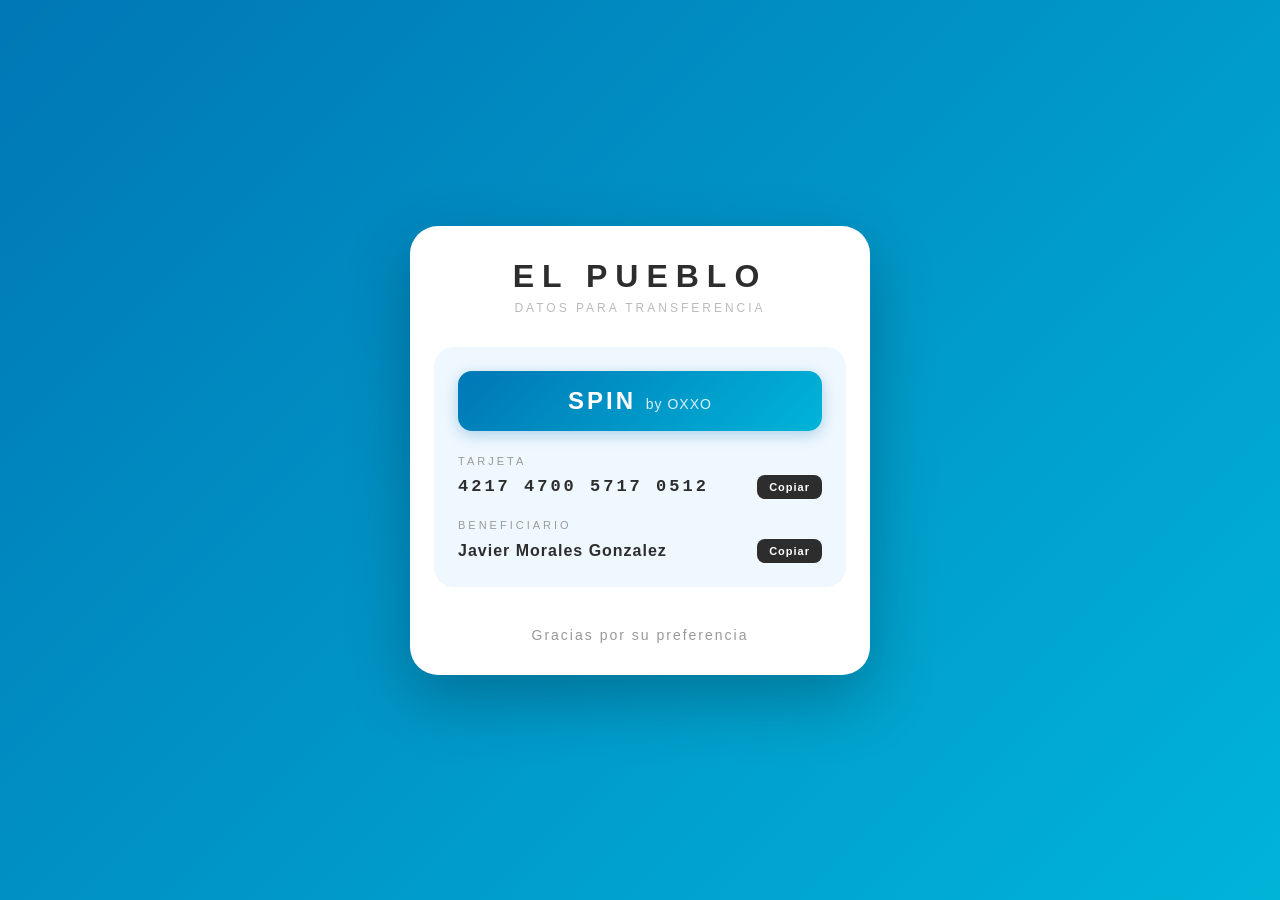
==== cuenta2.html @ bce27885 "Commit" ====
<!DOCTYPE html>
<html lang="es">
<head>
    <meta charset="UTF-8">
    <meta name="viewport" content="width=device-width, initial-scale=1.0">
    <title>El Pueblo - SPIN by OXXO</title>
    <link rel="stylesheet" href="styles.css">
</head>
<body class="spin">
    <div class="container">
        <div class="card">
            <div class="logo">
                <h1>EL PUEBLO</h1>
                <p class="slogan">Datos para transferencia</p>
            </div>

            <div class="bank-section">
                <div class="bank-header spin">
                    <div class="bank-logo">SPIN <span>by OXXO</span></div>
                </div>

                <div class="info-group">
                    <label>Tarjeta</label>
                    <div class="value-row">
                        <div class="card-number">4217&nbsp;4700&nbsp;5717&nbsp;0512</div>
                        <button class="copy-btn" onclick="copyText('4217470057170512', this)">Copiar</button>
                    </div>
                </div>

                <div class="info-group">
                    <label>Beneficiario</label>
                    <div class="value-row">
                        <div class="beneficiary">Javier&nbsp;Morales&nbsp;Gonzalez</div>
                        <button class="copy-btn" onclick="copyText('Javier Morales Gonzalez', this)">Copiar</button>
                    </div>
                </div>
            </div>

            <div class="footer">
                <p>Gracias por su preferencia</p>
            </div>
        </div>
    </div>
    <script>
        function copyText(text, btn) {
            navigator.clipboard.writeText(text).then(() => {
                btn.textContent = 'Copiado!';
                btn.classList.add('copied');
                setTimeout(() => {
                    btn.textContent = 'Copiar';
                    btn.classList.remove('copied');
                }, 2000);
            });
        }
    </script>
</body>
</html>
---- styles.css ----
* {
    margin: 0;
    padding: 0;
    box-sizing: border-box;
}

body {
    font-family: 'Segoe UI', Tahoma, Geneva, Verdana, sans-serif;
    min-height: 100vh;
    display: flex;
    align-items: center;
    justify-content: center;
    padding: 20px;
}

body.azteca {
    background: #003b5c;
}

body.spin {
    background: linear-gradient(135deg, #0077b6, #00b4d8);
}

.container {
    width: 100%;
    max-width: 460px;
}

.card {
    background: #fff;
    border-radius: 28px;
    padding: 32px 24px;
    box-shadow: 0 24px 64px rgba(0, 0, 0, 0.25);
}

.logo {
    text-align: center;
    margin-bottom: 32px;
}

.logo h1 {
    font-size: 32px;
    letter-spacing: 8px;
    color: #2d2d2d;
    font-weight: 900;
}

.slogan {
    font-size: 12px;
    color: #bbb;
    margin-top: 6px;
    letter-spacing: 3px;
    text-transform: uppercase;
    font-weight: 300;
}

.bank-section {
    border-radius: 20px;
    padding: 24px;
    margin-bottom: 24px;
}

.azteca .bank-section {
    background: #f4f7fa;
}

.spin .bank-section {
    background: #f0f8ff;
}

.bank-header {
    text-align: center;
    padding: 16px 20px;
    border-radius: 14px;
    margin-bottom: 24px;
}

.bank-header.azteca {
    background: #003b5c;
    box-shadow: 0 4px 16px rgba(0, 59, 92, 0.3);
}

.bank-header.spin {
    background: linear-gradient(135deg, #0077b6, #00b4d8);
    box-shadow: 0 4px 16px rgba(0, 119, 182, 0.3);
}

.bank-logo {
    font-size: 24px;
    font-weight: 800;
    color: #fff;
    letter-spacing: 3px;
}

.bank-logo span {
    font-weight: 400;
    font-size: 14px;
    opacity: 0.85;
    letter-spacing: 1px;
}

.info-group {
    margin-bottom: 20px;
}

.info-group:last-child {
    margin-bottom: 0;
}

.info-group label {
    display: block;
    font-size: 11px;
    text-transform: uppercase;
    letter-spacing: 3px;
    color: #999;
    margin-bottom: 8px;
    font-weight: 500;
}

.value-row {
    display: flex;
    align-items: center;
    justify-content: space-between;
    gap: 8px;
}

.card-number {
    font-size: 17px;
    font-weight: 700;
    color: #2d2d2d;
    letter-spacing: 3px;
    font-family: 'Courier New', monospace;
    white-space: nowrap;
}

.copy-btn {
    background: #2d2d2d;
    color: #fff;
    border: none;
    padding: 6px 12px;
    border-radius: 8px;
    font-size: 11px;
    font-weight: 600;
    cursor: pointer;
    transition: all 0.2s ease;
    letter-spacing: 1px;
    white-space: nowrap;
    flex-shrink: 0;
}

.copy-btn:hover {
    background: #444;
    transform: scale(1.05);
}

.copy-btn.copied {
    background: #27ae60;
}

.beneficiary {
    font-size: 16px;
    font-weight: 600;
    color: #2d2d2d;
    letter-spacing: 1px;
    white-space: nowrap;
}

.footer {
    text-align: center;
    padding: 16px 0 0;
}

.footer p {
    font-size: 14px;
    color: #999;
    letter-spacing: 2px;
    font-weight: 300;
}
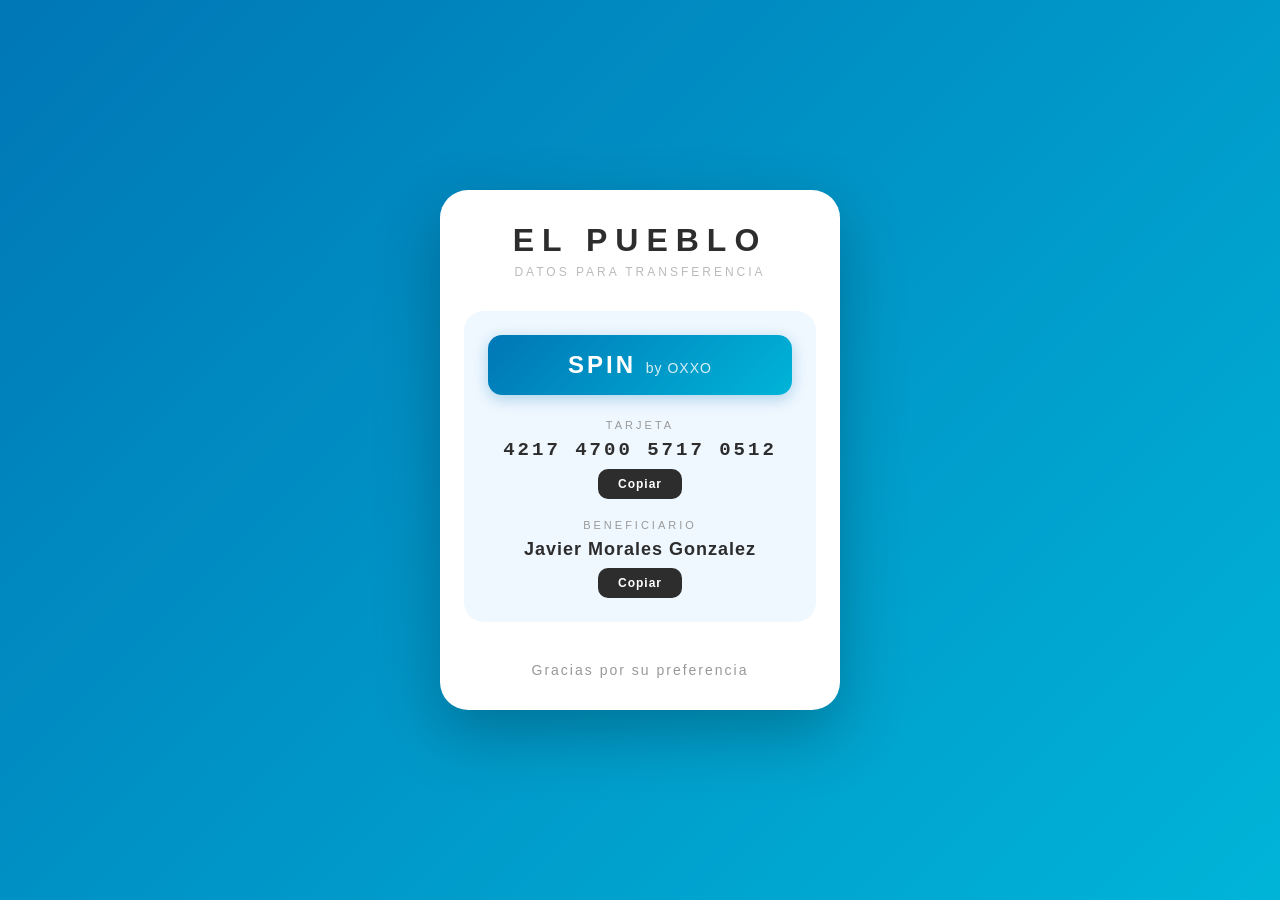
==== commit c55a88b4: "Fix copy buttons layout - centered below values for mobile" ====
--- a/cuenta2.html
+++ b/cuenta2.html
@@ -21,18 +21,14 @@
 
                 <div class="info-group">
                     <label>Tarjeta</label>
-                    <div class="value-row">
-                        <div class="card-number">4217&nbsp;4700&nbsp;5717&nbsp;0512</div>
-                        <button class="copy-btn" onclick="copyText('4217470057170512', this)">Copiar</button>
-                    </div>
+                    <div class="card-number">4217 4700 5717 0512</div>
+                    <button class="copy-btn" onclick="copyText('4217470057170512', this)">Copiar</button>
                 </div>
 
                 <div class="info-group">
                     <label>Beneficiario</label>
-                    <div class="value-row">
-                        <div class="beneficiary">Javier&nbsp;Morales&nbsp;Gonzalez</div>
-                        <button class="copy-btn" onclick="copyText('Javier Morales Gonzalez', this)">Copiar</button>
-                    </div>
+                    <div class="beneficiary">Javier Morales Gonzalez</div>
+                    <button class="copy-btn" onclick="copyText('Javier Morales Gonzalez', this)">Copiar</button>
                 </div>
             </div>
 
--- a/styles.css
+++ b/styles.css
@@ -23,7 +23,7 @@
 
 .container {
     width: 100%;
-    max-width: 460px;
+    max-width: 400px;
 }
 
 .card {
@@ -101,6 +101,7 @@
 
 .info-group {
     margin-bottom: 20px;
+    text-align: center;
 }
 
 .info-group:last-child {
@@ -117,35 +118,35 @@
     font-weight: 500;
 }
 
-.value-row {
-    display: flex;
-    align-items: center;
-    justify-content: space-between;
-    gap: 8px;
-}
-
 .card-number {
-    font-size: 17px;
+    font-size: 19px;
     font-weight: 700;
     color: #2d2d2d;
     letter-spacing: 3px;
     font-family: 'Courier New', monospace;
-    white-space: nowrap;
+    margin-bottom: 8px;
+}
+
+.beneficiary {
+    font-size: 18px;
+    font-weight: 600;
+    color: #2d2d2d;
+    letter-spacing: 1px;
+    margin-bottom: 8px;
 }
 
 .copy-btn {
+    display: inline-block;
     background: #2d2d2d;
     color: #fff;
     border: none;
-    padding: 6px 12px;
-    border-radius: 8px;
-    font-size: 11px;
+    padding: 8px 20px;
+    border-radius: 10px;
+    font-size: 12px;
     font-weight: 600;
     cursor: pointer;
     transition: all 0.2s ease;
     letter-spacing: 1px;
-    white-space: nowrap;
-    flex-shrink: 0;
 }
 
 .copy-btn:hover {
@@ -155,14 +156,6 @@
 
 .copy-btn.copied {
     background: #27ae60;
-}
-
-.beneficiary {
-    font-size: 16px;
-    font-weight: 600;
-    color: #2d2d2d;
-    letter-spacing: 1px;
-    white-space: nowrap;
 }
 
 .footer {
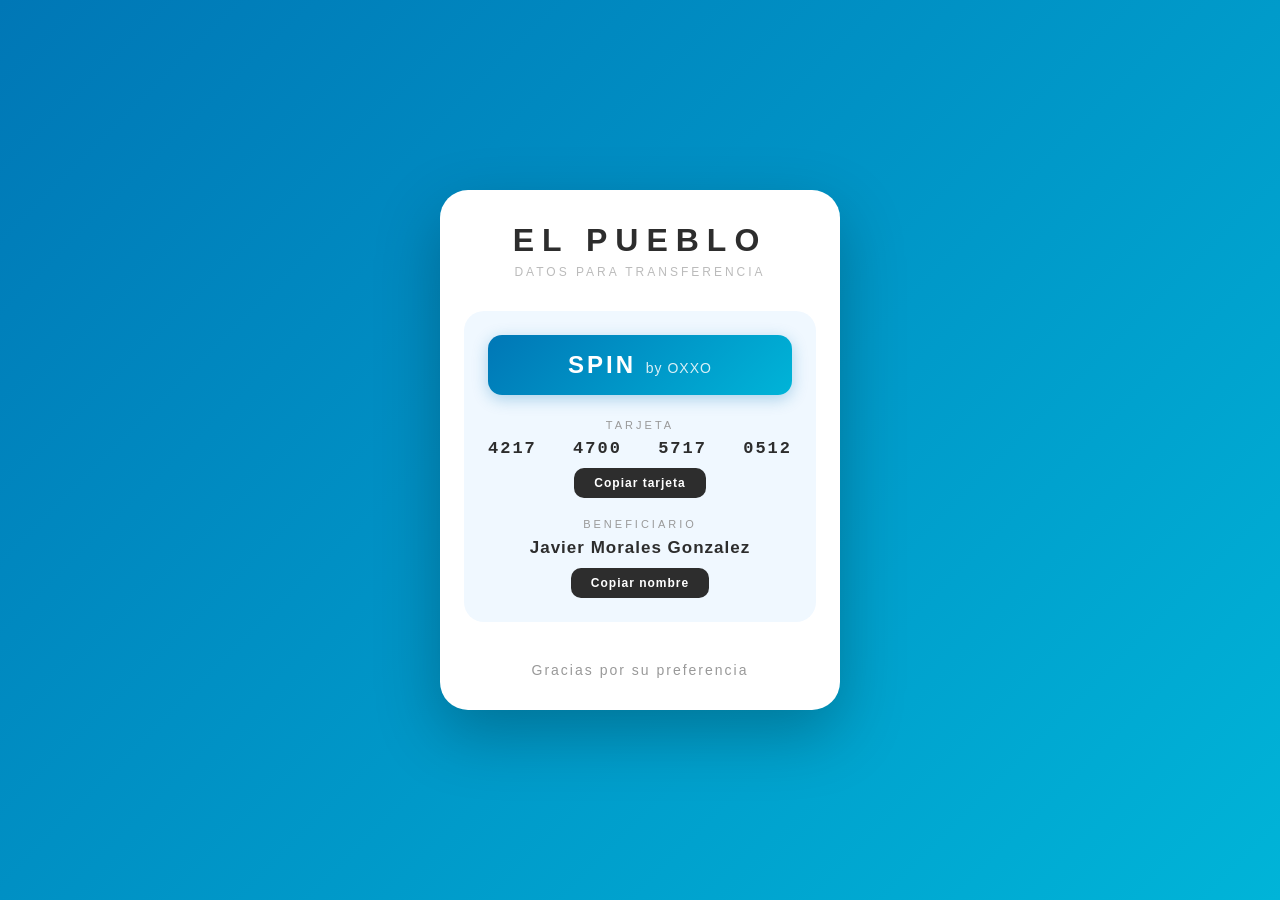
==== commit 18be5fa5: "Fix card number: 4 digit blocks in flex row, always single line like a real card" ====
--- a/cuenta2.html
+++ b/cuenta2.html
@@ -21,14 +21,16 @@
 
                 <div class="info-group">
                     <label>Tarjeta</label>
-                    <div class="card-number">4217 4700 5717 0512</div>
-                    <button class="copy-btn" onclick="copyText('4217470057170512', this)">Copiar</button>
+                    <div class="card-number">
+                        <span>4217</span><span>4700</span><span>5717</span><span>0512</span>
+                    </div>
+                    <button class="copy-btn" data-label="Copiar tarjeta" onclick="copyText('4217470057170512', this)">Copiar tarjeta</button>
                 </div>
 
                 <div class="info-group">
                     <label>Beneficiario</label>
                     <div class="beneficiary">Javier Morales Gonzalez</div>
-                    <button class="copy-btn" onclick="copyText('Javier Morales Gonzalez', this)">Copiar</button>
+                    <button class="copy-btn" data-label="Copiar nombre" onclick="copyText('Javier Morales Gonzalez', this)">Copiar nombre</button>
                 </div>
             </div>
 
@@ -43,7 +45,7 @@
                 btn.textContent = 'Copiado!';
                 btn.classList.add('copied');
                 setTimeout(() => {
-                    btn.textContent = 'Copiar';
+                    btn.textContent = btn.dataset.label;
                     btn.classList.remove('copied');
                 }, 2000);
             });
--- a/styles.css
+++ b/styles.css
@@ -119,20 +119,25 @@
 }
 
 .card-number {
-    font-size: 19px;
+    display: flex;
+    justify-content: space-between;
+    margin-bottom: 10px;
+}
+
+.card-number span {
+    font-size: 17px;
     font-weight: 700;
     color: #2d2d2d;
-    letter-spacing: 3px;
+    letter-spacing: 2px;
     font-family: 'Courier New', monospace;
-    margin-bottom: 8px;
 }
 
 .beneficiary {
-    font-size: 18px;
+    font-size: 17px;
     font-weight: 600;
     color: #2d2d2d;
     letter-spacing: 1px;
-    margin-bottom: 8px;
+    margin-bottom: 10px;
 }
 
 .copy-btn {
